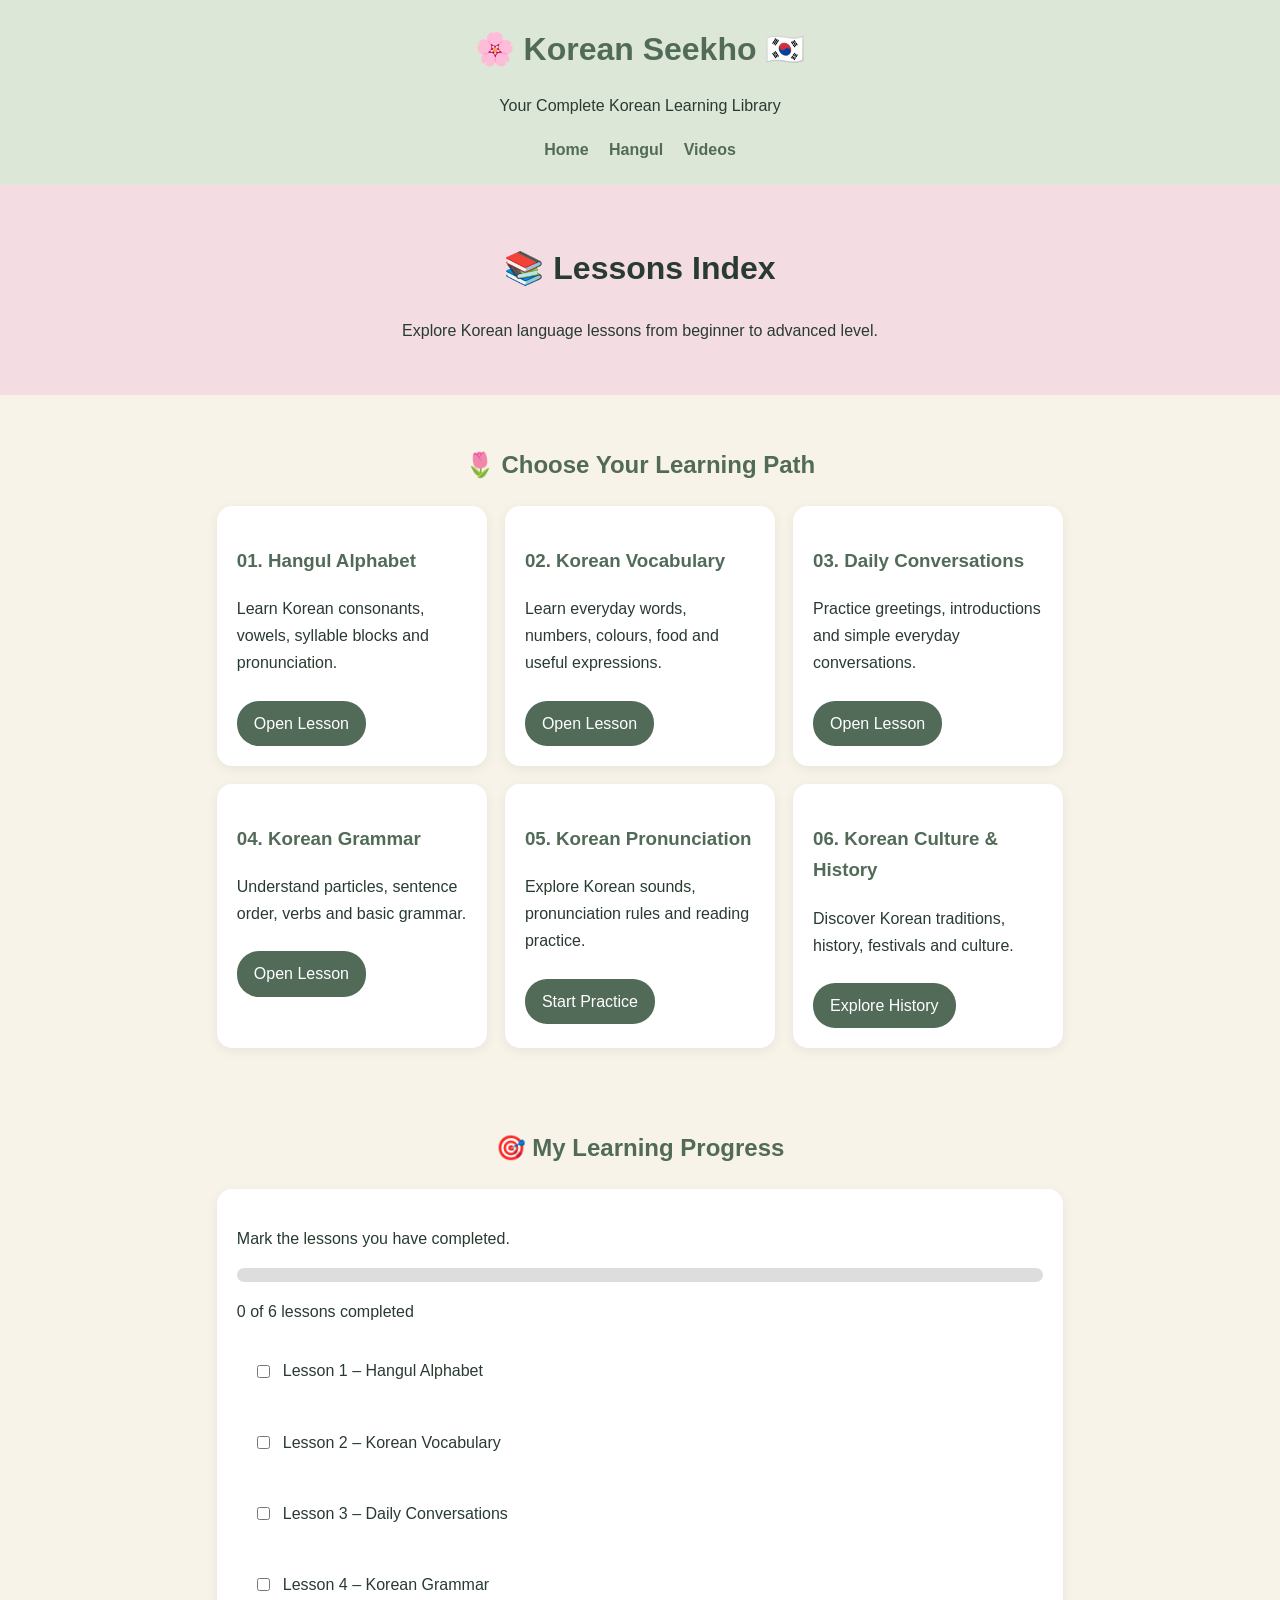
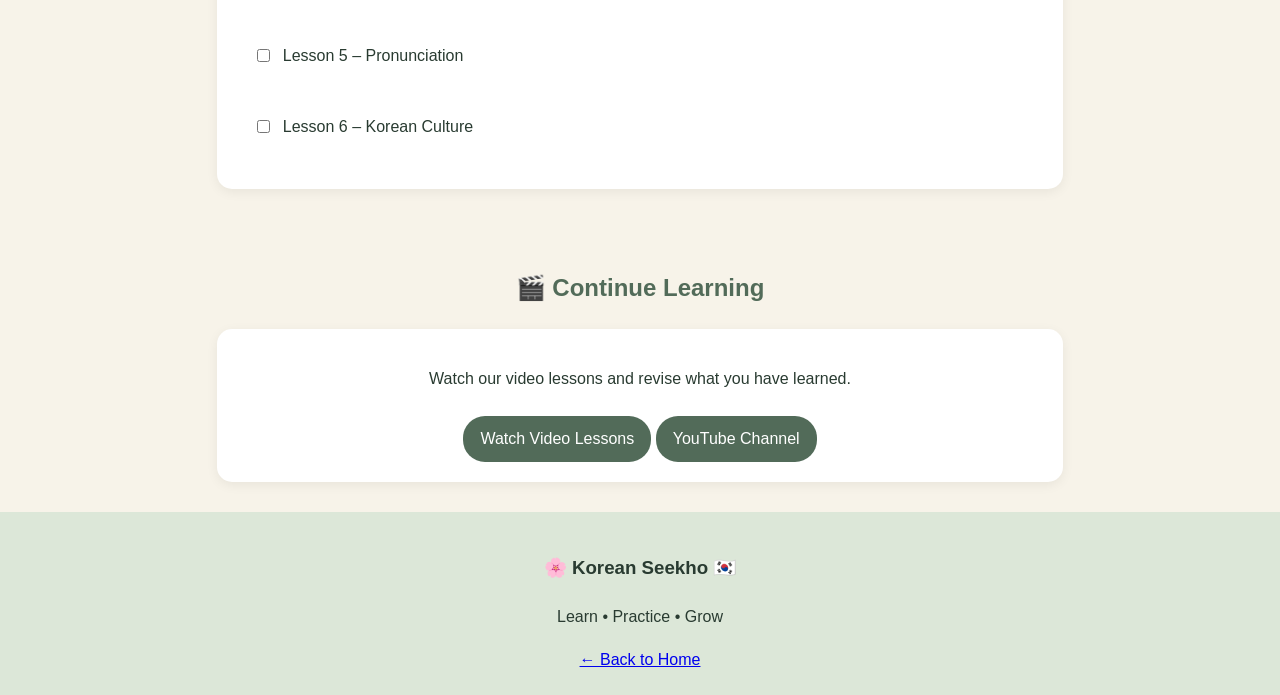
==== lessons.html @ 9cd933f7 "Add lessons index page for Korean learning" ====
<!DOCTYPE html>
<html lang="en">
<head>
<meta charset="UTF-8">
<meta name="viewport" content="width=device-width, initial-scale=1.0">
<title>Lessons Index | Korean Seekho</title>
<style>
*{box-sizing:border-box}
body{margin:0;background:#F7F3E9;color:#293B31;font-family:Arial,sans-serif;line-height:1.7}
header,footer{background:#DCE7D8;text-align:center;padding:22px}
header h1{color:#526B59;margin:0}
nav{margin-top:12px}
nav a{margin:8px;color:#526B59;text-decoration:none;font-weight:bold}
.hero{text-align:center;background:#F3DCE2;padding:35px 15px}
section{max-width:1000px;margin:auto;padding:30px 6%}
h2{text-align:center;color:#526B59}
.grid{display:grid;grid-template-columns:repeat(auto-fit,minmax(220px,1fr));gap:18px}
.card{background:white;border-radius:15px;padding:20px;box-shadow:0 3px 12px #00000010}
.card h3{color:#526B59}
.btn{display:inline-block;background:#526B59;color:white;text-decoration:none;padding:9px 17px;border-radius:22px;margin-top:8px}
.progress{background:#ddd;height:14px;border-radius:20px;overflow:hidden}
#bar{background:#78977E;width:0;height:100%;transition:.3s}
.lesson{background:white;padding:16px;border-radius:12px;margin:12px 0}
.lesson label{display:flex;gap:10px;align-items:center}
input{accent-color:#526B59}
</style>
</head>
<body>

<header>
<h1>🌸 Korean Seekho 🇰🇷</h1>
<p>Your Complete Korean Learning Library</p>
<nav>
<a href="index.html">Home</a>
<a href="hangul.html">Hangul</a>
<a href="videos.html">Videos</a>
</nav>
</header>

<div class="hero">
<h1>📚 Lessons Index</h1>
<p>Explore Korean language lessons from beginner to advanced level.</p>
</div>

<section>
<h2>🌷 Choose Your Learning Path</h2>
<div class="grid">

<div class="card">
<h3>01. Hangul Alphabet</h3>
<p>Learn Korean consonants, vowels, syllable blocks and pronunciation.</p>
<a class="btn" href="hangul.html">Open Lesson</a>
</div>

<div class="card">
<h3>02. Korean Vocabulary</h3>
<p>Learn everyday words, numbers, colours, food and useful expressions.</p>
<a class="btn" href="vocabulary.html">Open Lesson</a>
</div>

<div class="card">
<h3>03. Daily Conversations</h3>
<p>Practice greetings, introductions and simple everyday conversations.</p>
<a class="btn" href="conversation.html">Open Lesson</a>
</div>

<div class="card">
<h3>04. Korean Grammar</h3>
<p>Understand particles, sentence order, verbs and basic grammar.</p>
<a class="btn" href="grammar.html">Open Lesson</a>
</div>

<div class="card">
<h3>05. Korean Pronunciation</h3>
<p>Explore Korean sounds, pronunciation rules and reading practice.</p>
<a class="btn" href="hangul.html">Start Practice</a>
</div>

<div class="card">
<h3>06. Korean Culture & History</h3>
<p>Discover Korean traditions, history, festivals and culture.</p>
<a class="btn" href="index.html#sejong">Explore History</a>
</div>

</div>
</section>

<section>
<h2>🎯 My Learning Progress</h2>
<div class="card">
<p>Mark the lessons you have completed.</p>
<div class="progress"><div id="bar"></div></div>
<p id="count">0 of 6 lessons completed</p>

<div class="lesson"><label><input type="checkbox" class="task"> Lesson 1 – Hangul Alphabet</label></div>
<div class="lesson"><label><input type="checkbox" class="task"> Lesson 2 – Korean Vocabulary</label></div>
<div class="lesson"><label><input type="checkbox" class="task"> Lesson 3 – Daily Conversations</label></div>
<div class="lesson"><label><input type="checkbox" class="task"> Lesson 4 – Korean Grammar</label></div>
<div class="lesson"><label><input type="checkbox" class="task"> Lesson 5 – Pronunciation</label></div>
<div class="lesson"><label><input type="checkbox" class="task"> Lesson 6 – Korean Culture</label></div>
</div>
</section>

<section>
<h2>🎬 Continue Learning</h2>
<div class="card" style="text-align:center">
<p>Watch our video lessons and revise what you have learned.</p>
<a class="btn" href="videos.html">Watch Video Lessons</a>
<a class="btn" href="https://www.youtube.com/@KoreanSeekho-j4w" target="_blank">YouTube Channel</a>
</div>
</section>

<footer>
<h3>🌸 Korean Seekho 🇰🇷</h3>
<p>Learn • Practice • Grow</p>
<a href="index.html">← Back to Home</a>
</footer>

<script>
const tasks=document.querySelectorAll('.task');
function updateProgress(){
let done=[...tasks].filter(t=>t.checked).length;
document.getElementById('bar').style.width=(done/6*100)+'%';
document.getElementById('count').textContent=done+' of 6 lessons completed';
}
tasks.forEach(t=>t.addEventListener('change',updateProgress));
</script>

</body>
</html>
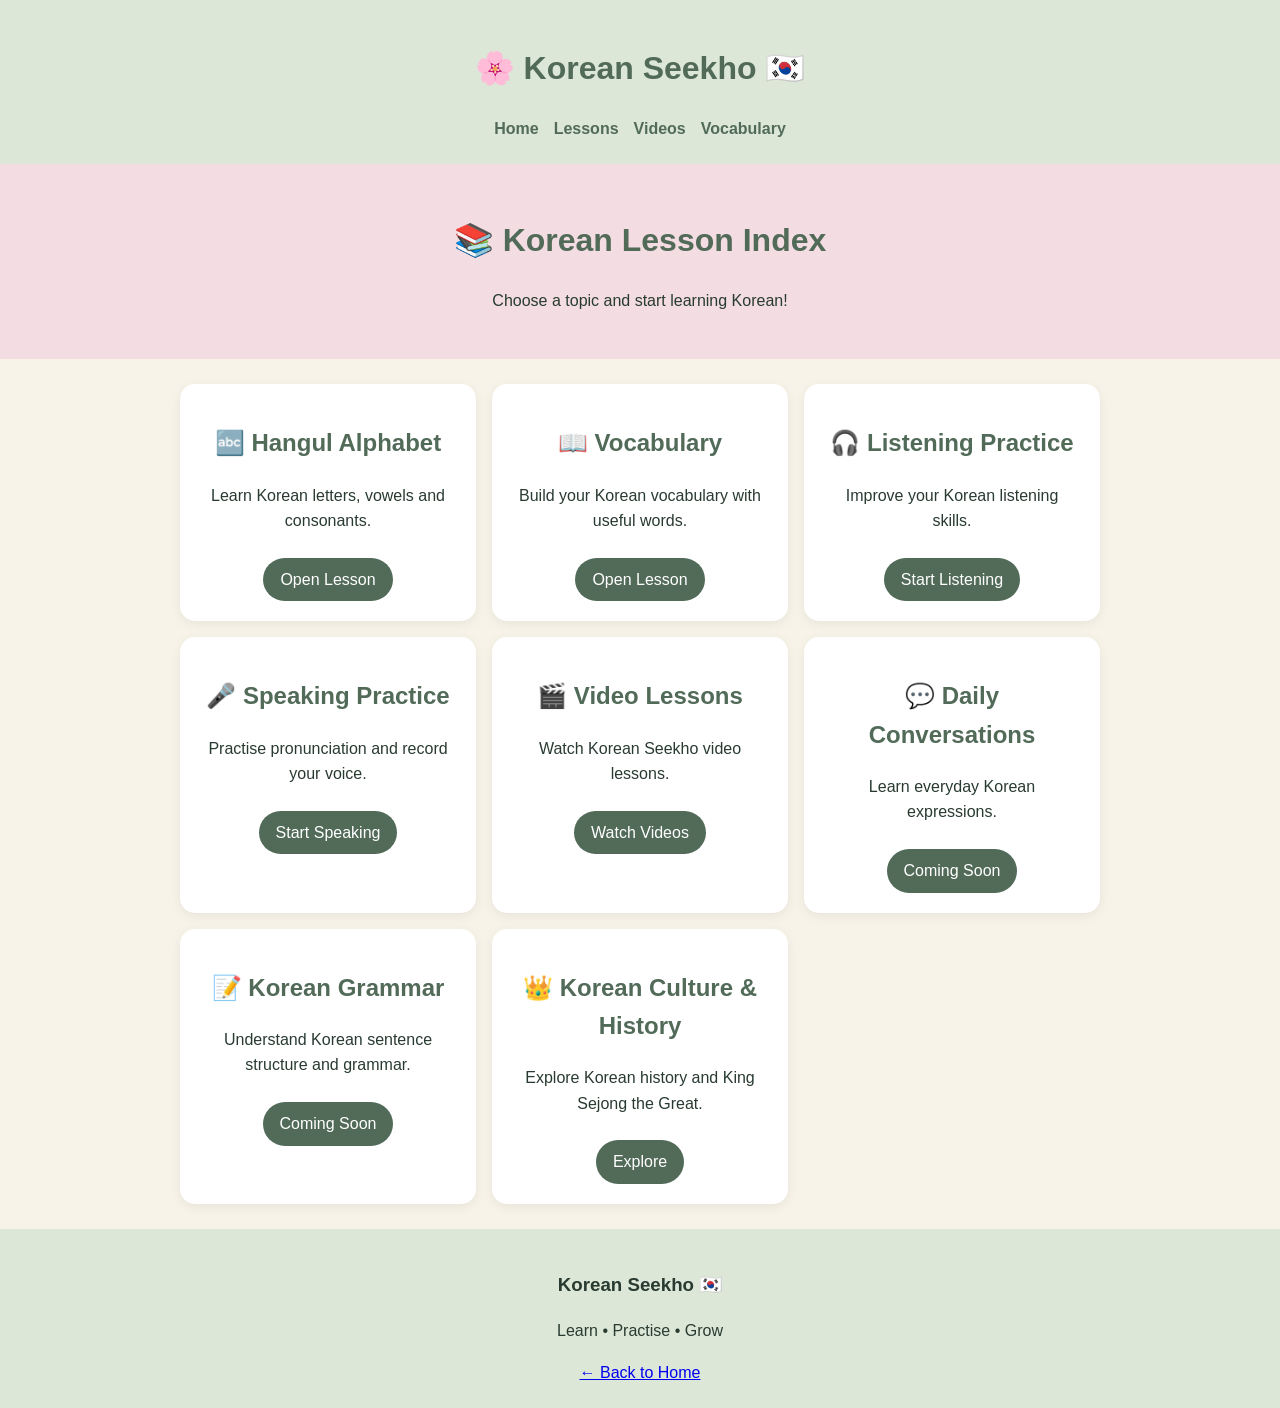
==== commit e1e6e05f: "Update lessons.html for improved content and styling" ====
--- a/lessons.html
+++ b/lessons.html
@@ -4,128 +4,97 @@
 <head>
 <meta charset="UTF-8">
 <meta name="viewport" content="width=device-width, initial-scale=1.0">
-<title>Lessons Index | Korean Seekho</title>
+<title>Lesson Index | Korean Seekho</title>
 <style>
 *{box-sizing:border-box}
-body{margin:0;background:#F7F3E9;color:#293B31;font-family:Arial,sans-serif;line-height:1.7}
+body{margin:0;background:#F7F3E9;color:#293B31;font-family:Arial,sans-serif;line-height:1.6}
 header,footer{background:#DCE7D8;text-align:center;padding:22px}
-header h1{color:#526B59;margin:0}
-nav{margin-top:12px}
-nav a{margin:8px;color:#526B59;text-decoration:none;font-weight:bold}
-.hero{text-align:center;background:#F3DCE2;padding:35px 15px}
-section{max-width:1000px;margin:auto;padding:30px 6%}
-h2{text-align:center;color:#526B59}
-.grid{display:grid;grid-template-columns:repeat(auto-fit,minmax(220px,1fr));gap:18px}
-.card{background:white;border-radius:15px;padding:20px;box-shadow:0 3px 12px #00000010}
-.card h3{color:#526B59}
+h1,h2{color:#526B59}
+nav{display:flex;justify-content:center;flex-wrap:wrap;gap:15px}
+nav a{color:#526B59;text-decoration:none;font-weight:bold}
+section{max-width:950px;margin:auto;padding:25px 15px}
+.grid{display:grid;grid-template-columns:repeat(auto-fit,minmax(220px,1fr));gap:16px}
+.card{background:white;padding:20px;border-radius:15px;text-align:center;box-shadow:0 3px 12px #00000010}
 .btn{display:inline-block;background:#526B59;color:white;text-decoration:none;padding:9px 17px;border-radius:22px;margin-top:8px}
-.progress{background:#ddd;height:14px;border-radius:20px;overflow:hidden}
-#bar{background:#78977E;width:0;height:100%;transition:.3s}
-.lesson{background:white;padding:16px;border-radius:12px;margin:12px 0}
-.lesson label{display:flex;gap:10px;align-items:center}
-input{accent-color:#526B59}
+.hero{text-align:center;background:#F3DCE2;padding:30px 15px}
 </style>
 </head>
 <body>
 
 <header>
 <h1>🌸 Korean Seekho 🇰🇷</h1>
-<p>Your Complete Korean Learning Library</p>
 <nav>
 <a href="index.html">Home</a>
-<a href="hangul.html">Hangul</a>
+<a href="lessons.html">Lessons</a>
 <a href="videos.html">Videos</a>
+<a href="vocabulary.html">Vocabulary</a>
 </nav>
 </header>
 
 <div class="hero">
-<h1>📚 Lessons Index</h1>
-<p>Explore Korean language lessons from beginner to advanced level.</p>
+<h1>📚 Korean Lesson Index</h1>
+<p>Choose a topic and start learning Korean!</p>
 </div>
 
 <section>
-<h2>🌷 Choose Your Learning Path</h2>
 <div class="grid">
 
 <div class="card">
-<h3>01. Hangul Alphabet</h3>
-<p>Learn Korean consonants, vowels, syllable blocks and pronunciation.</p>
+<h2>🔤 Hangul Alphabet</h2>
+<p>Learn Korean letters, vowels and consonants.</p>
 <a class="btn" href="hangul.html">Open Lesson</a>
 </div>
 
 <div class="card">
-<h3>02. Korean Vocabulary</h3>
-<p>Learn everyday words, numbers, colours, food and useful expressions.</p>
+<h2>📖 Vocabulary</h2>
+<p>Build your Korean vocabulary with useful words.</p>
 <a class="btn" href="vocabulary.html">Open Lesson</a>
 </div>
 
 <div class="card">
-<h3>03. Daily Conversations</h3>
-<p>Practice greetings, introductions and simple everyday conversations.</p>
-<a class="btn" href="conversation.html">Open Lesson</a>
+<h2>🎧 Listening Practice</h2>
+<p>Improve your Korean listening skills.</p>
+<a class="btn" href="listening.html">Start Listening</a>
 </div>
 
 <div class="card">
-<h3>04. Korean Grammar</h3>
-<p>Understand particles, sentence order, verbs and basic grammar.</p>
-<a class="btn" href="grammar.html">Open Lesson</a>
+<h2>🎤 Speaking Practice</h2>
+<p>Practise pronunciation and record your voice.</p>
+<a class="btn" href="speaking.html">Start Speaking</a>
 </div>
 
 <div class="card">
-<h3>05. Korean Pronunciation</h3>
-<p>Explore Korean sounds, pronunciation rules and reading practice.</p>
-<a class="btn" href="hangul.html">Start Practice</a>
+<h2>🎬 Video Lessons</h2>
+<p>Watch Korean Seekho video lessons.</p>
+<a class="btn" href="videos.html">Watch Videos</a>
 </div>
 
 <div class="card">
-<h3>06. Korean Culture & History</h3>
-<p>Discover Korean traditions, history, festivals and culture.</p>
-<a class="btn" href="index.html#sejong">Explore History</a>
+<h2>💬 Daily Conversations</h2>
+<p>Learn everyday Korean expressions.</p>
+<a class="btn" href="conversation.html">Coming Soon</a>
+</div>
+
+<div class="card">
+<h2>📝 Korean Grammar</h2>
+<p>Understand Korean sentence structure and grammar.</p>
+<a class="btn" href="grammar.html">Coming Soon</a>
+</div>
+
+<div class="card">
+<h2>👑 Korean Culture & History</h2>
+<p>Explore Korean history and King Sejong the Great.</p>
+<a class="btn" href="index.html#sejong">Explore</a>
 </div>
 
 </div>
 </section>
 
-<section>
-<h2>🎯 My Learning Progress</h2>
-<div class="card">
-<p>Mark the lessons you have completed.</p>
-<div class="progress"><div id="bar"></div></div>
-<p id="count">0 of 6 lessons completed</p>
-
-<div class="lesson"><label><input type="checkbox" class="task"> Lesson 1 – Hangul Alphabet</label></div>
-<div class="lesson"><label><input type="checkbox" class="task"> Lesson 2 – Korean Vocabulary</label></div>
-<div class="lesson"><label><input type="checkbox" class="task"> Lesson 3 – Daily Conversations</label></div>
-<div class="lesson"><label><input type="checkbox" class="task"> Lesson 4 – Korean Grammar</label></div>
-<div class="lesson"><label><input type="checkbox" class="task"> Lesson 5 – Pronunciation</label></div>
-<div class="lesson"><label><input type="checkbox" class="task"> Lesson 6 – Korean Culture</label></div>
-</div>
-</section>
-
-<section>
-<h2>🎬 Continue Learning</h2>
-<div class="card" style="text-align:center">
-<p>Watch our video lessons and revise what you have learned.</p>
-<a class="btn" href="videos.html">Watch Video Lessons</a>
-<a class="btn" href="https://www.youtube.com/@KoreanSeekho-j4w" target="_blank">YouTube Channel</a>
-</div>
-</section>
-
 <footer>
-<h3>🌸 Korean Seekho 🇰🇷</h3>
-<p>Learn • Practice • Grow</p>
+<h3>Korean Seekho 🇰🇷</h3>
+<p>Learn • Practise • Grow</p>
 <a href="index.html">← Back to Home</a>
 </footer>
 
-<script>
-const tasks=document.querySelectorAll('.task');
-function updateProgress(){
-let done=[...tasks].filter(t=>t.checked).length;
-document.getElementById('bar').style.width=(done/6*100)+'%';
-document.getElementById('count').textContent=done+' of 6 lessons completed';
-}
-tasks.forEach(t=>t.addEventListener('change',updateProgress));
-</script>
-
 </body>
 </html>
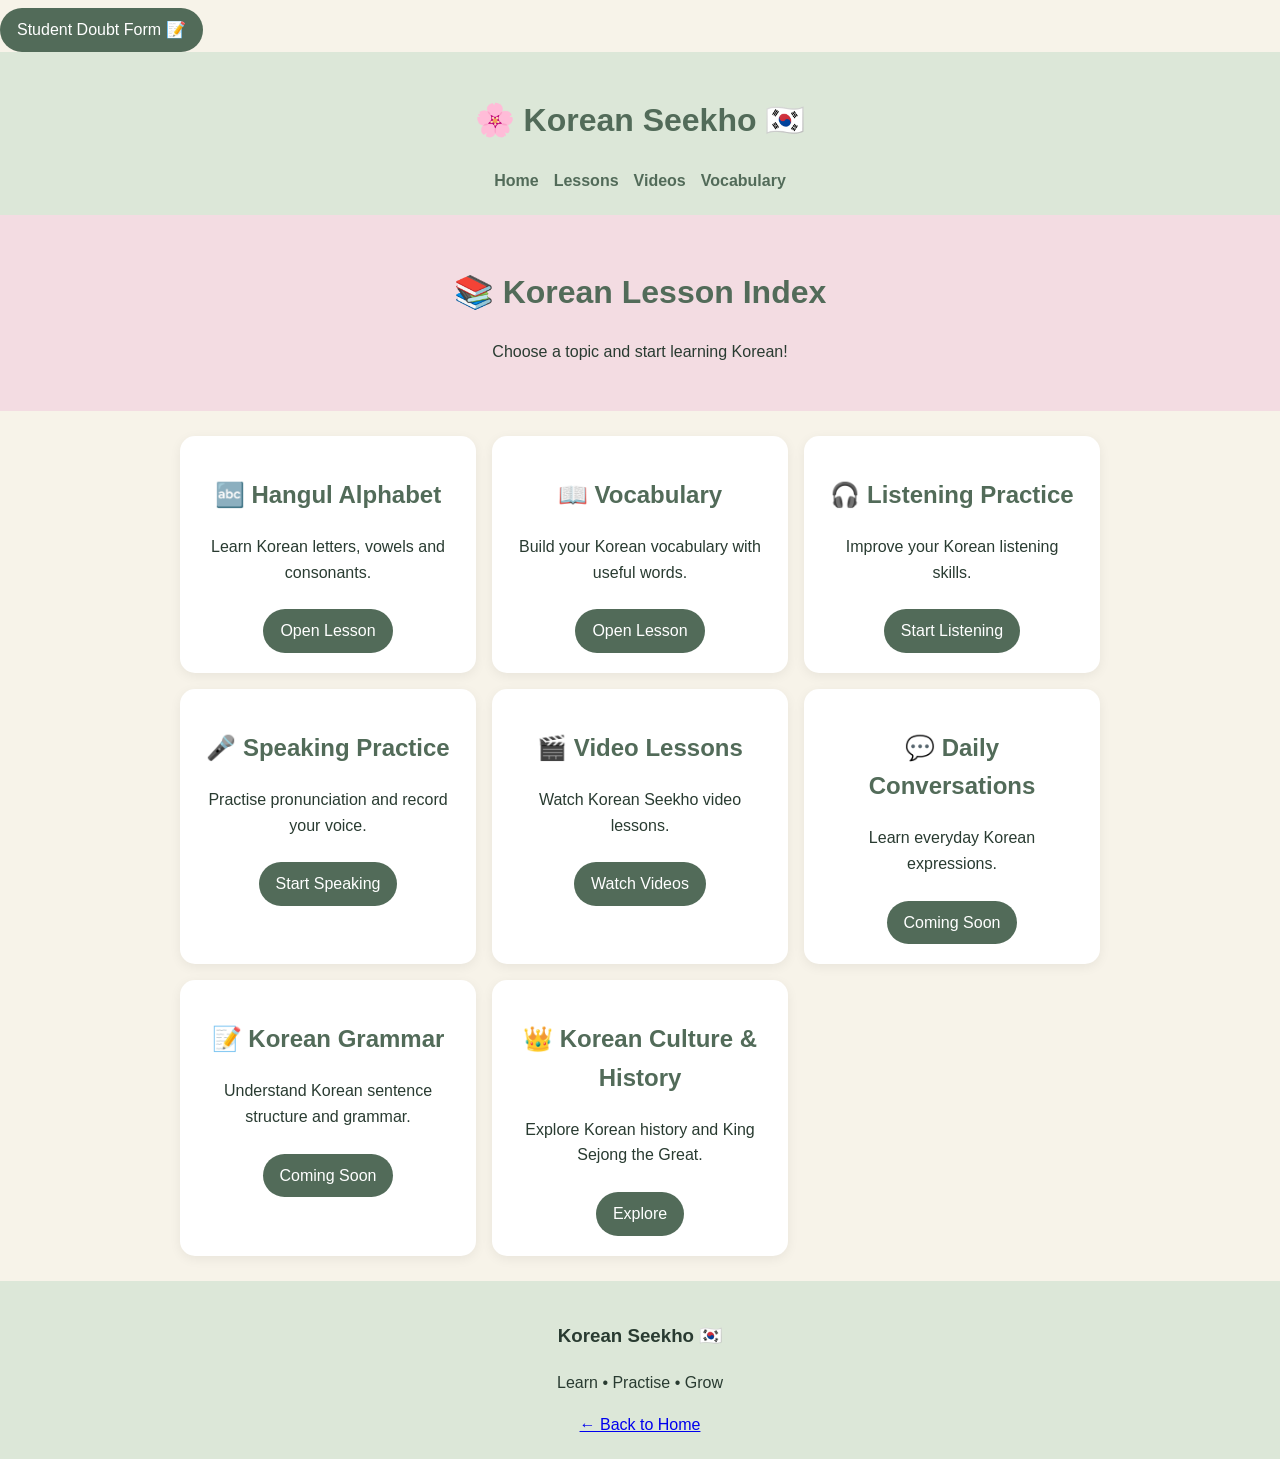
==== commit c6d8d69c: "Add Student Doubt Form link to lessons.html" ====
--- a/lessons.html
+++ b/lessons.html
@@ -20,7 +20,7 @@
 </style>
 </head>
 <body>
-
+<a href="doubts.html" class="btn">Student Doubt Form 📝</a>
 <header>
 <h1>🌸 Korean Seekho 🇰🇷</h1>
 <nav>
